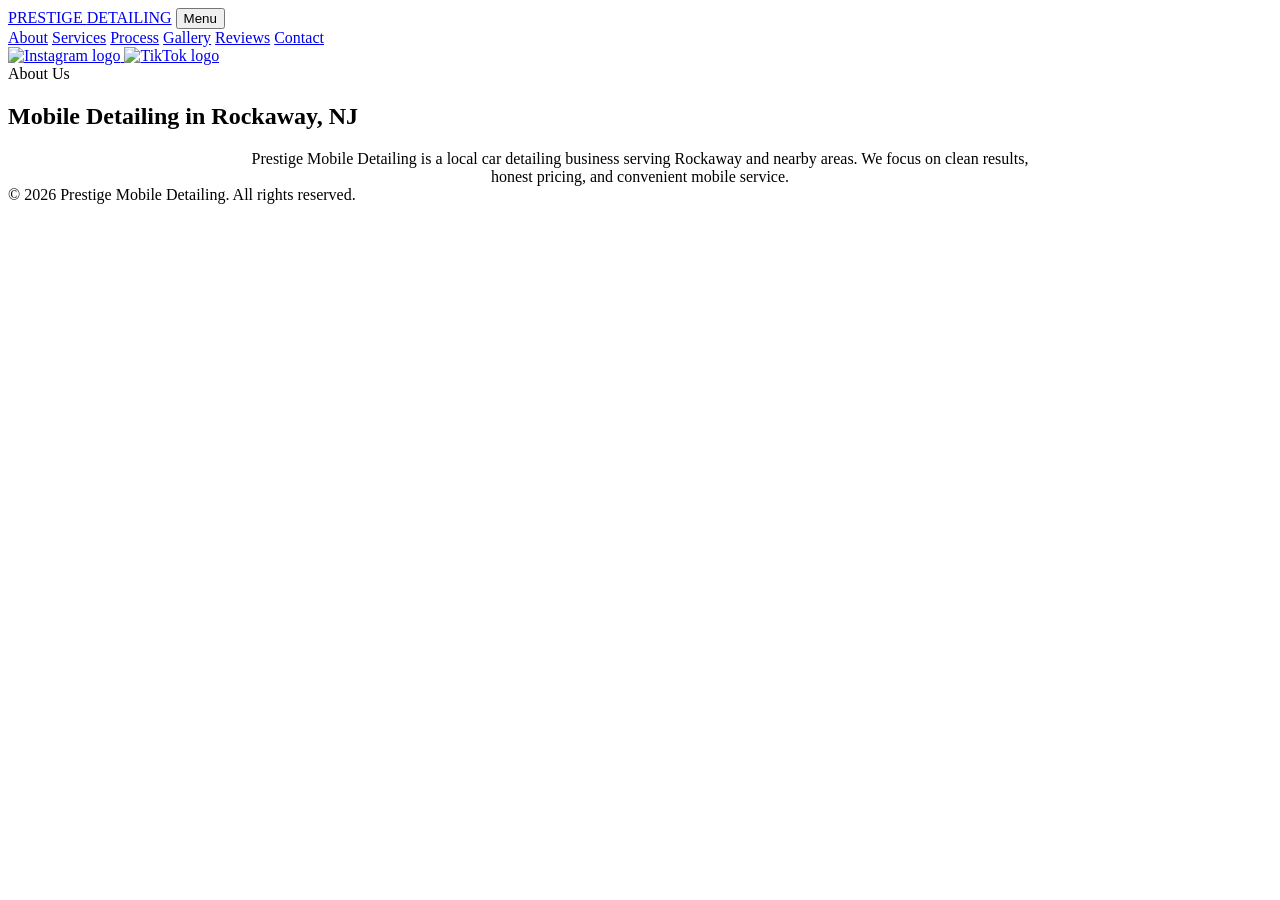
==== about.html @ 3135fdee "Create about.html" ====
<!DOCTYPE html>
<html lang="en">
<head>
  <meta charset="UTF-8" />
  <meta name="viewport" content="width=device-width, initial-scale=1.0" />
  <title>About | Prestige Mobile Detailing</title>
  <link rel="stylesheet" href="css/style.css" />
</head>
<body>
  <header>
    <div class="container nav" id="nav">
      <a href="index.html" class="logo">PRESTIGE <span>DETAILING</span></a>

      <button class="menu-btn" onclick="toggleMenu()">Menu</button>

      <nav class="nav-links">
        <a href="index.html#about">About</a>
        <a href="index.html#services">Services</a>
        <a href="index.html#process">Process</a>
        <a href="index.html#gallery">Gallery</a>
        <a href="index.html#reviews">Reviews</a>
        <a href="index.html#contact">Contact</a>
      </nav>

      <div class="socials">
        <a href="https://www.instagram.com/" target="_blank" rel="noopener" aria-label="Instagram">
          <img src="assets/icons/instagram.svg" alt="Instagram logo">
        </a>
        <a href="https://www.tiktok.com/" target="_blank" rel="noopener" aria-label="TikTok">
          <img src="assets/icons/tiktok.svg" alt="TikTok logo">
        </a>
      </div>
    </div>
  </header>

  <main>
    <section>
      <div class="container">
        <div class="section-title">
          <div class="eyebrow">About Us</div>
          <h2>Mobile Detailing in <span>Rockaway, NJ</span></h2>
        </div>

        <p style="color: var(--muted); max-width: 800px; margin: auto; text-align: center;">
          Prestige Mobile Detailing is a local car detailing business serving Rockaway and nearby areas.
          We focus on clean results, honest pricing, and convenient mobile service.
        </p>
      </div>
    </section>
  </main>

  <footer>
    © 2026 Prestige Mobile Detailing. All rights reserved.
  </footer>

  <script src="js/script.js"></script>
</body>
</html>
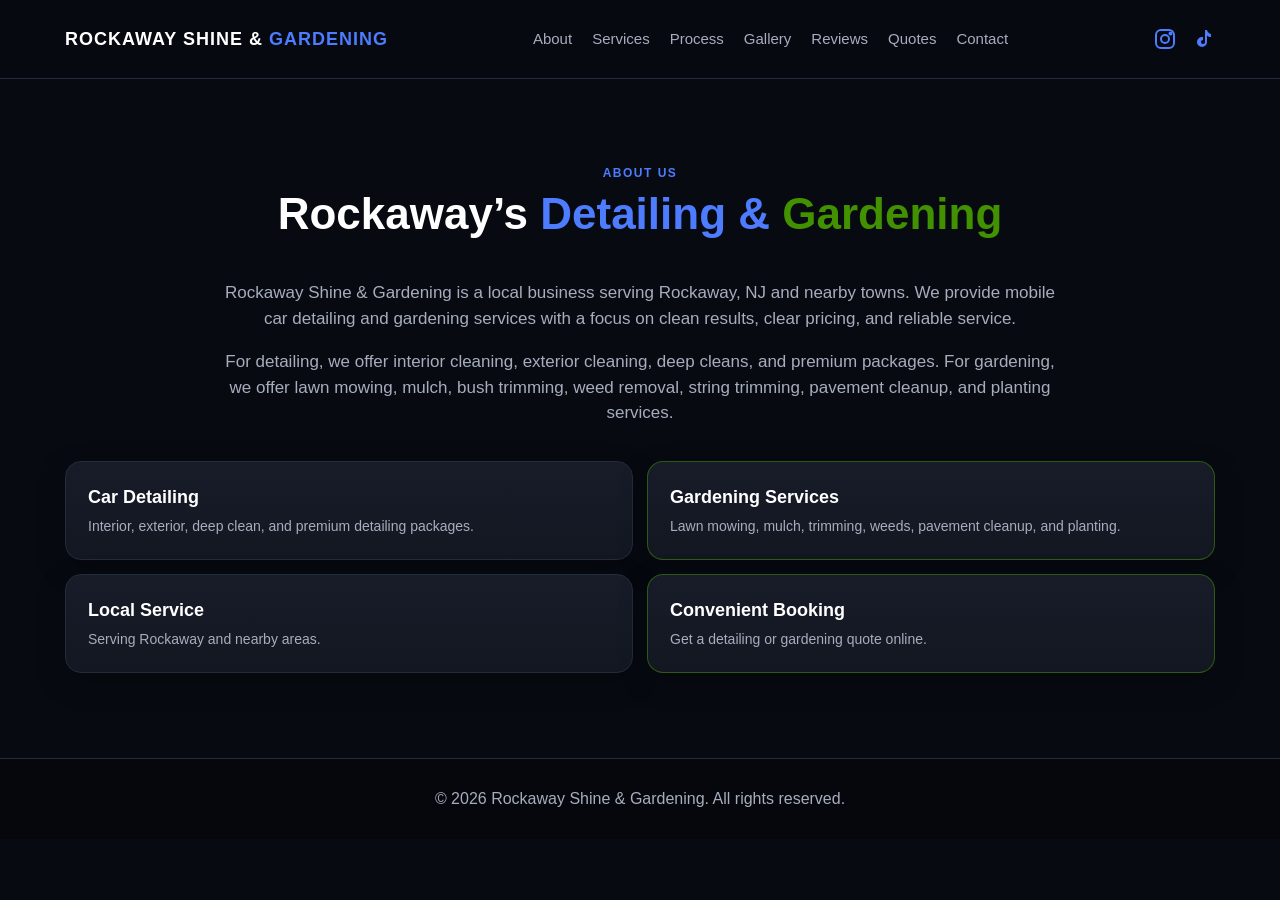
==== commit 9f2802b8: "Update about.html" ====
--- a/about.html
+++ b/about.html
@@ -3,13 +3,19 @@
 <head>
   <meta charset="UTF-8" />
   <meta name="viewport" content="width=device-width, initial-scale=1.0" />
-  <title>About | Prestige Mobile Detailing</title>
+
+  <title>About | Rockaway Shine & Gardening</title>
+  <meta name="description" content="Learn about Rockaway Shine & Gardening, a local car detailing and gardening business serving Rockaway, NJ and nearby areas." />
+
   <link rel="stylesheet" href="css/style.css" />
 </head>
+
 <body>
   <header>
     <div class="container nav" id="nav">
-      <a href="index.html" class="logo">PRESTIGE <span>DETAILING</span></a>
+      <a href="index.html" class="logo">
+        ROCKAWAY SHINE & <span class="green-text">GARDENING</span>
+      </a>
 
       <button class="menu-btn" onclick="toggleMenu()">Menu</button>
 
@@ -19,15 +25,23 @@
         <a href="index.html#process">Process</a>
         <a href="index.html#gallery">Gallery</a>
         <a href="index.html#reviews">Reviews</a>
+        <a href="index.html#quote">Quotes</a>
         <a href="index.html#contact">Contact</a>
       </nav>
 
       <div class="socials">
         <a href="https://www.instagram.com/" target="_blank" rel="noopener" aria-label="Instagram">
-          <img src="assets/icons/instagram.svg" alt="Instagram logo">
+          <svg width="24" height="24" fill="none" stroke="#4d7cff" stroke-width="2" viewBox="0 0 24 24">
+            <rect x="3" y="3" width="18" height="18" rx="5"/>
+            <circle cx="12" cy="12" r="4"/>
+            <circle cx="17.5" cy="6.5" r="1"/>
+          </svg>
         </a>
+
         <a href="https://www.tiktok.com/" target="_blank" rel="noopener" aria-label="TikTok">
-          <img src="assets/icons/tiktok.svg" alt="TikTok logo">
+          <svg width="24" height="24" viewBox="0 0 24 24" fill="#4d7cff">
+            <path d="M16 3c.5 2 2 3.5 4 4v3c-1.5 0-3-.5-4-1.5V15a5 5 0 1 1-5-5c.3 0 .7 0 1 .1v3a2 2 0 1 0 2 2V3h2z"/>
+          </svg>
         </a>
       </div>
     </div>
@@ -38,19 +52,48 @@
       <div class="container">
         <div class="section-title">
           <div class="eyebrow">About Us</div>
-          <h2>Mobile Detailing in <span>Rockaway, NJ</span></h2>
+          <h2>Rockaway’s <span>Detailing & <span class="green-text">Gardening</span></span></h2>
         </div>
 
-        <p style="color: var(--muted); max-width: 800px; margin: auto; text-align: center;">
-          Prestige Mobile Detailing is a local car detailing business serving Rockaway and nearby areas.
-          We focus on clean results, honest pricing, and convenient mobile service.
+        <p style="color: var(--muted); max-width: 850px; margin: auto; text-align: center; font-size: 17px;">
+          Rockaway Shine & Gardening is a local business serving Rockaway, NJ and nearby towns.
+          We provide mobile car detailing and gardening services with a focus on clean results,
+          clear pricing, and reliable service.
         </p>
+
+        <p style="color: var(--muted); max-width: 850px; margin: 18px auto 0; text-align: center; font-size: 17px;">
+          For detailing, we offer interior cleaning, exterior cleaning, deep cleans, and premium packages.
+          For gardening, we offer lawn mowing, mulch, bush trimming, weed removal, string trimming,
+          pavement cleanup, and planting services.
+        </p>
+
+        <div class="trust-grid" style="margin-top: 35px;">
+          <div class="mini-card">
+            <strong>Car Detailing</strong>
+            <p>Interior, exterior, deep clean, and premium detailing packages.</p>
+          </div>
+
+          <div class="mini-card green-mini-card">
+            <strong>Gardening Services</strong>
+            <p>Lawn mowing, mulch, trimming, weeds, pavement cleanup, and planting.</p>
+          </div>
+
+          <div class="mini-card">
+            <strong>Local Service</strong>
+            <p>Serving Rockaway and nearby areas.</p>
+          </div>
+
+          <div class="mini-card green-mini-card">
+            <strong>Convenient Booking</strong>
+            <p>Get a detailing or gardening quote online.</p>
+          </div>
+        </div>
       </div>
     </section>
   </main>
 
   <footer>
-    © 2026 Prestige Mobile Detailing. All rights reserved.
+    © 2026 Rockaway Shine & Gardening. All rights reserved.
   </footer>
 
   <script src="js/script.js"></script>
--- a/css/style.css
+++ b/css/style.css
@@ -0,0 +1,728 @@
+/* Main website styling */
+
+:root {
+  --bg: #070a11;
+  --bg2: #0b101c;
+  --card: #121722;
+  --card2: #171c28;
+  --blue: #315cff;
+  --blue2: #4d7cff;
+  --green: #429101;
+  --text: #ffffff;
+  --muted: #a7adbd;
+  --line: #242b3a;
+  --success: #38d996;
+}
+
+* {
+  box-sizing: border-box;
+  scroll-behavior: smooth;
+}
+
+body {
+  margin: 0;
+  font-family: Arial, Helvetica, sans-serif;
+  background: var(--bg);
+  color: var(--text);
+  line-height: 1.5;
+}
+
+a {
+  color: inherit;
+  text-decoration: none;
+}
+
+img {
+  max-width: 100%;
+  display: block;
+}
+
+.container {
+  width: min(1150px, 92%);
+  margin: auto;
+}
+
+header {
+  position: sticky;
+  top: 0;
+  z-index: 1000;
+  background: rgba(7, 10, 17, 0.92);
+  backdrop-filter: blur(12px);
+  border-bottom: 1px solid var(--line);
+}
+
+.nav {
+  min-height: 78px;
+  display: flex;
+  align-items: center;
+  justify-content: space-between;
+  gap: 20px;
+}
+
+.logo {
+  font-weight: 900;
+  letter-spacing: 1px;
+  font-size: 18px;
+  white-space: nowrap;
+}
+
+.logo span {
+  color: var(--blue2);
+}
+
+.logo-img {
+  height: 52px;
+  width: auto;
+  object-fit: contain;
+}
+
+.green-text {
+  color: var(--green);
+}
+
+.nav-links {
+  display: flex;
+  align-items: center;
+  gap: 20px;
+  color: var(--muted);
+  font-size: 15px;
+}
+
+.nav-links a:hover {
+  color: var(--blue2);
+}
+
+.socials {
+  display: flex;
+  gap: 14px;
+  align-items: center;
+}
+
+.socials a {
+  display: inline-flex;
+  align-items: center;
+  justify-content: center;
+  transition: 0.2s;
+}
+
+.socials a:hover {
+  transform: translateY(-2px);
+  filter: brightness(1.2);
+}
+
+.menu-btn {
+  display: none;
+  background: var(--card);
+  color: white;
+  border: 1px solid var(--line);
+  border-radius: 10px;
+  padding: 10px 12px;
+  cursor: pointer;
+}
+
+.hero {
+  min-height: 760px;
+  display: flex;
+  align-items: center;
+  background:
+    linear-gradient(90deg, rgba(7,10,17,0.98) 0%, rgba(7,10,17,0.9) 38%, rgba(7,10,17,0.55) 100%),
+    url("https://images.unsplash.com/photo-1603386329225-868f9b1ee6c9?auto=format&fit=crop&w=1800&q=80");
+  background-size: cover;
+  background-position: center;
+  border-bottom: 1px solid var(--line);
+}
+
+.badge {
+  display: inline-block;
+  color: var(--blue2);
+  border: 1px solid rgba(77, 124, 255, 0.55);
+  background: rgba(49, 92, 255, 0.12);
+  padding: 8px 14px;
+  border-radius: 999px;
+  font-size: 13px;
+  font-weight: 800;
+  letter-spacing: 0.5px;
+  margin-bottom: 18px;
+}
+
+.hero h1 {
+  font-size: clamp(42px, 7vw, 76px);
+  line-height: 0.95;
+  margin: 0 0 22px;
+  max-width: 850px;
+}
+
+.hero h1 span:not(.green-text) {
+  color: var(--blue2);
+}
+
+.hero p {
+  max-width: 650px;
+  color: var(--muted);
+  font-size: 19px;
+  margin-bottom: 28px;
+}
+
+.buttons {
+  display: flex;
+  gap: 14px;
+  flex-wrap: wrap;
+}
+
+.btn {
+  border: 0;
+  cursor: pointer;
+  padding: 15px 22px;
+  border-radius: 12px;
+  font-weight: 800;
+  font-size: 15px;
+  transition: 0.2s;
+  display: inline-block;
+}
+
+.btn-primary {
+  background: var(--blue);
+  color: white;
+}
+
+.btn-green {
+  background: var(--green);
+  color: white;
+}
+
+.btn-dark {
+  background: var(--card2);
+  color: white;
+  border: 1px solid var(--line);
+}
+
+.btn:hover {
+  transform: translateY(-2px);
+  filter: brightness(1.1);
+}
+
+.full-btn {
+  width: 100%;
+  margin-top: 15px;
+}
+
+section {
+  padding: 85px 0;
+  border-bottom: 1px solid var(--line);
+}
+
+.section-title {
+  text-align: center;
+  margin-bottom: 42px;
+}
+
+.eyebrow {
+  color: var(--blue2);
+  font-size: 12px;
+  letter-spacing: 1.5px;
+  text-transform: uppercase;
+  font-weight: 900;
+  margin-bottom: 8px;
+}
+
+.green-eyebrow {
+  color: var(--green);
+}
+
+h2 {
+  font-size: clamp(30px, 4vw, 44px);
+  margin: 0;
+  line-height: 1.1;
+}
+
+h2 span {
+  color: var(--blue2);
+}
+
+h2 .green-text {
+  color: var(--green);
+}
+
+.about-grid {
+  display: grid;
+  grid-template-columns: 1.2fr 1fr;
+  gap: 28px;
+  align-items: center;
+}
+
+.about-text p {
+  color: var(--muted);
+  font-size: 17px;
+}
+
+.trust-grid {
+  display: grid;
+  grid-template-columns: repeat(2, 1fr);
+  gap: 14px;
+}
+
+.mini-card,
+.service-card,
+.review-card,
+.quote-card {
+  background: linear-gradient(180deg, var(--card2), var(--card));
+  border: 1px solid var(--line);
+  border-radius: 16px;
+  padding: 22px;
+  box-shadow: 0 10px 30px rgba(0,0,0,0.22);
+}
+
+.mini-card strong {
+  display: block;
+  font-size: 18px;
+  margin-bottom: 5px;
+}
+
+.mini-card p {
+  margin: 0;
+  color: var(--muted);
+  font-size: 14px;
+}
+
+.green-mini-card {
+  border-color: rgba(66, 145, 1, 0.55);
+}
+
+.service-group-title {
+  font-size: 24px;
+  margin: 35px 0 18px;
+  color: white;
+}
+
+.green-title {
+  color: var(--green);
+}
+
+.services-grid {
+  display: grid;
+  grid-template-columns: repeat(3, 1fr);
+  gap: 18px;
+}
+
+.service-card h3 {
+  margin: 0 0 8px;
+  font-size: 21px;
+}
+
+.service-card p {
+  color: var(--muted);
+  margin: 0 0 18px;
+}
+
+.service-card button,
+.service-card a {
+  background: transparent;
+  border: 0;
+  color: var(--blue2);
+  font-weight: 800;
+  cursor: pointer;
+  padding: 0;
+}
+
+.gardening-card {
+  border-color: rgba(66, 145, 1, 0.5);
+}
+
+.gardening-card button,
+.gardening-card a {
+  color: var(--green);
+}
+
+.process-list {
+  display: grid;
+  gap: 18px;
+}
+
+.process-step {
+  display: flex;
+  gap: 18px;
+  align-items: center;
+  background: var(--card);
+  border: 1px solid var(--line);
+  border-radius: 16px;
+  padding: 24px;
+}
+
+.number {
+  background: linear-gradient(135deg, var(--blue), var(--green));
+  width: 42px;
+  height: 42px;
+  border-radius: 12px;
+  display: grid;
+  place-items: center;
+  font-weight: 900;
+  flex: 0 0 auto;
+}
+
+.process-step h3 {
+  margin: 0;
+}
+
+.process-step p {
+  margin: 4px 0 0;
+  color: var(--muted);
+}
+
+.gallery-grid {
+  display: grid;
+  grid-template-columns: repeat(4, 1fr);
+  gap: 14px;
+}
+
+.gallery-item {
+  min-height: 190px;
+  border-radius: 16px;
+  overflow: hidden;
+  background: var(--card);
+  border: 1px solid var(--line);
+  display: grid;
+  place-items: center;
+  color: var(--muted);
+  text-align: center;
+  padding: 20px;
+}
+
+.gallery-second-title {
+  margin-top: 40px;
+}
+
+.gardening-gallery-item {
+  border-color: rgba(66, 145, 1, 0.5);
+  background: linear-gradient(180deg, rgba(66,145,1,0.12), var(--card));
+}
+
+.reviews-grid {
+  display: grid;
+  grid-template-columns: repeat(3, 1fr);
+  gap: 18px;
+}
+
+.stars {
+  color: var(--blue2);
+  letter-spacing: 2px;
+  margin-bottom: 12px;
+}
+
+.green-stars {
+  color: var(--green);
+}
+
+.review-card p {
+  color: var(--muted);
+}
+
+.review-card strong {
+  display: block;
+  margin-top: 15px;
+}
+
+.review-form {
+  margin-top: 25px;
+  background: var(--card);
+  border: 1px solid var(--line);
+  border-radius: 16px;
+  padding: 22px;
+}
+
+#reviewMessage {
+  color: var(--success);
+  font-weight: 800;
+}
+
+.quote-box {
+  display: grid;
+  grid-template-columns: 1fr 1.2fr;
+  gap: 24px;
+  align-items: start;
+}
+
+.quote-card h3 {
+  margin-top: 0;
+  font-size: 26px;
+}
+
+.quote-card p {
+  color: var(--muted);
+}
+
+.green-quote-section {
+  background: linear-gradient(180deg, rgba(66,145,1,0.05), transparent);
+}
+
+.green-quote-card {
+  border-color: rgba(66, 145, 1, 0.5);
+}
+
+.green-summary {
+  border-color: rgba(66, 145, 1, 0.4);
+}
+
+label {
+  display: block;
+  margin: 12px 0 6px;
+  font-weight: 800;
+  font-size: 14px;
+}
+
+input,
+select,
+textarea {
+  width: 100%;
+  background: #0c111b;
+  color: white;
+  border: 1px solid var(--line);
+  border-radius: 10px;
+  padding: 14px;
+  outline: none;
+}
+
+textarea {
+  min-height: 115px;
+  resize: vertical;
+}
+
+input:focus,
+select:focus,
+textarea:focus {
+  border-color: var(--blue2);
+}
+
+.green-quote-card input:focus,
+.green-quote-card select:focus,
+.green-quote-card textarea:focus {
+  border-color: var(--green);
+}
+
+.summary {
+  margin-top: 20px;
+  background: #0c111b;
+  border: 1px solid var(--line);
+  border-radius: 14px;
+  padding: 18px;
+}
+
+.summary-row {
+  display: flex;
+  justify-content: space-between;
+  gap: 15px;
+  border-bottom: 1px solid var(--line);
+  padding: 10px 0;
+  color: var(--muted);
+}
+
+.summary-row:last-child {
+  border-bottom: 0;
+  color: white;
+  font-weight: 900;
+  font-size: 20px;
+}
+
+.addon {
+  display: flex;
+  gap: 10px;
+  align-items: flex-start;
+  margin: 10px 0;
+  color: var(--muted);
+}
+
+.addon input {
+  width: auto;
+  margin-top: 4px;
+}
+
+.contact-grid {
+  display: grid;
+  grid-template-columns: 1fr 1.2fr;
+  gap: 24px;
+  align-items: start;
+}
+
+.contact-info > p {
+  color: var(--muted);
+}
+
+.contact-line {
+  display: flex;
+  align-items: center;
+  gap: 16px;
+  background: var(--card);
+  border: 1px solid var(--line);
+  border-radius: 14px;
+  padding: 16px;
+  margin-bottom: 12px;
+}
+
+.green-contact-line {
+  border-color: rgba(66, 145, 1, 0.5);
+}
+
+.contact-icon {
+  width: 54px;
+  height: 54px;
+  background: rgba(49, 92, 255, 0.12);
+  border-radius: 14px;
+  display: flex;
+  align-items: center;
+  justify-content: center;
+  flex-shrink: 0;
+}
+
+.green-contact-icon {
+  background: rgba(66, 145, 1, 0.12);
+}
+
+.contact-line strong {
+  display: block;
+  color: white;
+  font-size: 15px;
+  margin-bottom: 4px;
+}
+
+.contact-line p {
+  margin: 0;
+  color: var(--muted);
+}
+
+.contact-right {
+  display: flex;
+  flex-direction: column;
+  gap: 18px;
+}
+
+.map {
+  height: 260px;
+  background: linear-gradient(135deg, #111827, #0c111b);
+  border: 1px solid var(--line);
+  border-radius: 16px;
+  overflow: hidden;
+}
+
+.map iframe {
+  display: block;
+  width: 100%;
+  height: 100%;
+}
+
+.service-area-text {
+  color: var(--muted);
+  text-align: center;
+  margin-top: -4px;
+}
+
+footer {
+  padding: 28px 0;
+  text-align: center;
+  color: var(--muted);
+  background: #05070d;
+}
+
+.modal {
+  display: none;
+  position: fixed;
+  inset: 0;
+  background: rgba(0,0,0,0.72);
+  z-index: 2000;
+  align-items: center;
+  justify-content: center;
+  padding: 20px;
+}
+
+.modal.active {
+  display: flex;
+}
+
+.modal-content {
+  width: min(560px, 100%);
+  background: var(--card2);
+  border: 1px solid var(--line);
+  border-radius: 18px;
+  padding: 26px;
+  position: relative;
+}
+
+.close {
+  position: absolute;
+  top: 14px;
+  right: 16px;
+  background: transparent;
+  color: white;
+  border: 0;
+  font-size: 28px;
+  cursor: pointer;
+}
+
+.modal-content ul {
+  color: var(--muted);
+}
+
+@media (max-width: 900px) {
+  .nav {
+    height: auto;
+    padding: 15px 0;
+    align-items: flex-start;
+  }
+
+  .menu-btn {
+    display: block;
+  }
+
+  .nav-links,
+  .socials {
+    display: none;
+  }
+
+  .nav.open {
+    flex-wrap: wrap;
+  }
+
+  .nav.open .nav-links,
+  .nav.open .socials {
+    display: flex;
+    width: 100%;
+    flex-direction: column;
+    align-items: flex-start;
+    gap: 14px;
+  }
+
+  .about-grid,
+  .quote-box,
+  .contact-grid {
+    grid-template-columns: 1fr;
+  }
+
+  .services-grid,
+  .reviews-grid {
+    grid-template-columns: 1fr;
+  }
+
+  .gallery-grid {
+    grid-template-columns: repeat(2, 1fr);
+  }
+
+  .hero {
+    min-height: 640px;
+  }
+}
+
+@media (max-width: 520px) {
+  .logo {
+    font-size: 15px;
+  }
+
+  .gallery-grid {
+    grid-template-columns: 1fr;
+  }
+
+  .hero {
+    padding: 70px 0;
+  }
+
+  section {
+    padding: 60px 0;
+  }
+}
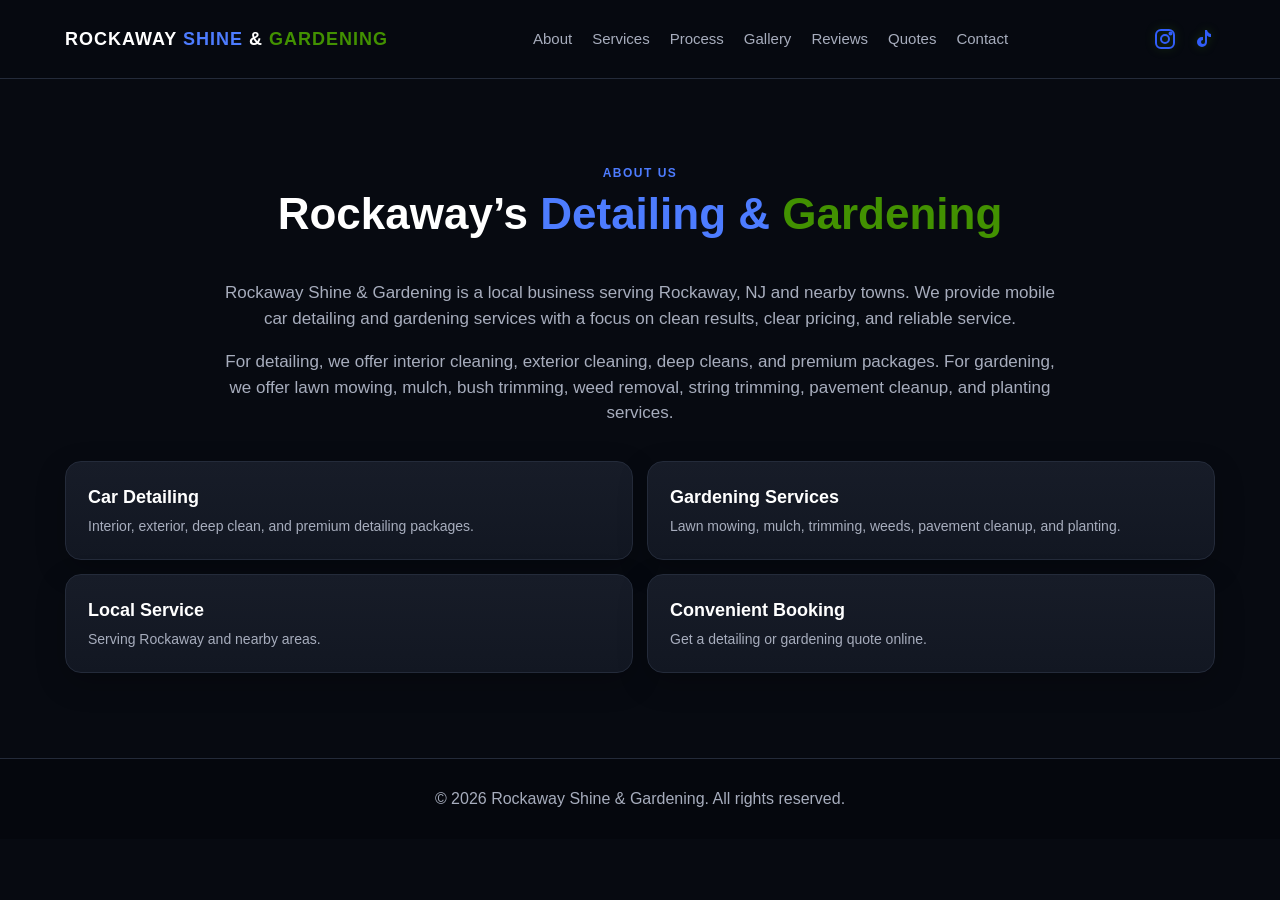
==== commit b8653bcb: "Update about.html" ====
--- a/about.html
+++ b/about.html
@@ -14,7 +14,7 @@
   <header>
     <div class="container nav" id="nav">
       <a href="index.html" class="logo">
-        ROCKAWAY SHINE & <span class="green-text">GARDENING</span>
+        ROCKAWAY <span class="blue-text">SHINE</span> & <span class="green-text">GARDENING</span>
       </a>
 
       <button class="menu-btn" onclick="toggleMenu()">Menu</button>
@@ -31,7 +31,13 @@
 
       <div class="socials">
         <a href="https://www.instagram.com/" target="_blank" rel="noopener" aria-label="Instagram">
-          <svg width="24" height="24" fill="none" stroke="#4d7cff" stroke-width="2" viewBox="0 0 24 24">
+          <svg width="24" height="24" fill="none" stroke="url(#socialGradientInstagram)" stroke-width="2" viewBox="0 0 24 24">
+            <defs>
+              <linearGradient id="socialGradientInstagram" x1="0" y1="0" x2="24" y2="24">
+                <stop offset="0%" stop-color="#315cff"/>
+                <stop offset="100%" stop-color="#429101"/>
+              </linearGradient>
+            </defs>
             <rect x="3" y="3" width="18" height="18" rx="5"/>
             <circle cx="12" cy="12" r="4"/>
             <circle cx="17.5" cy="6.5" r="1"/>
@@ -39,7 +45,13 @@
         </a>
 
         <a href="https://www.tiktok.com/" target="_blank" rel="noopener" aria-label="TikTok">
-          <svg width="24" height="24" viewBox="0 0 24 24" fill="#4d7cff">
+          <svg width="24" height="24" viewBox="0 0 24 24" fill="url(#socialGradientTikTok)">
+            <defs>
+              <linearGradient id="socialGradientTikTok" x1="0" y1="0" x2="24" y2="24">
+                <stop offset="0%" stop-color="#315cff"/>
+                <stop offset="100%" stop-color="#429101"/>
+              </linearGradient>
+            </defs>
             <path d="M16 3c.5 2 2 3.5 4 4v3c-1.5 0-3-.5-4-1.5V15a5 5 0 1 1-5-5c.3 0 .7 0 1 .1v3a2 2 0 1 0 2 2V3h2z"/>
           </svg>
         </a>
@@ -73,7 +85,7 @@
             <p>Interior, exterior, deep clean, and premium detailing packages.</p>
           </div>
 
-          <div class="mini-card green-mini-card">
+          <div class="mini-card">
             <strong>Gardening Services</strong>
             <p>Lawn mowing, mulch, trimming, weeds, pavement cleanup, and planting.</p>
           </div>
@@ -83,7 +95,7 @@
             <p>Serving Rockaway and nearby areas.</p>
           </div>
 
-          <div class="mini-card green-mini-card">
+          <div class="mini-card">
             <strong>Convenient Booking</strong>
             <p>Get a detailing or gardening quote online.</p>
           </div>
--- a/css/style.css
+++ b/css/style.css
@@ -726,3 +726,63 @@
     padding: 60px 0;
   }
 }
+
+
+/* Final polish updates */
+.logo .green-text {
+  color: var(--green) !important;
+}
+
+.detailing-card {
+  border-color: rgba(77, 124, 255, 0.55);
+}
+
+.detailing-card button,
+.detailing-card a {
+  color: var(--blue2);
+}
+
+.detailing-gallery-item {
+  border-color: rgba(77, 124, 255, 0.55);
+  background: linear-gradient(180deg, rgba(77,124,255,0.12), var(--card));
+}
+
+.contact-icon,
+.green-contact-icon {
+  background: linear-gradient(135deg, var(--blue), var(--green));
+}
+
+.contact-icon svg,
+.green-contact-icon svg {
+  stroke: white;
+}
+
+.socials a svg {
+  filter: drop-shadow(0 0 5px rgba(66,145,1,0.35));
+}
+
+
+/* Final color updates */
+.blue-text {
+  color: var(--blue2) !important;
+}
+
+.logo .blue-text {
+  color: var(--blue2) !important;
+}
+
+.logo .green-text {
+  color: var(--green) !important;
+}
+
+.hero h1 .blue-text {
+  color: var(--blue2) !important;
+}
+
+.hero h1 .green-text {
+  color: var(--green) !important;
+}
+
+.socials svg {
+  filter: drop-shadow(0 0 6px rgba(49, 92, 255, 0.25)) drop-shadow(0 0 6px rgba(66, 145, 1, 0.25));
+}
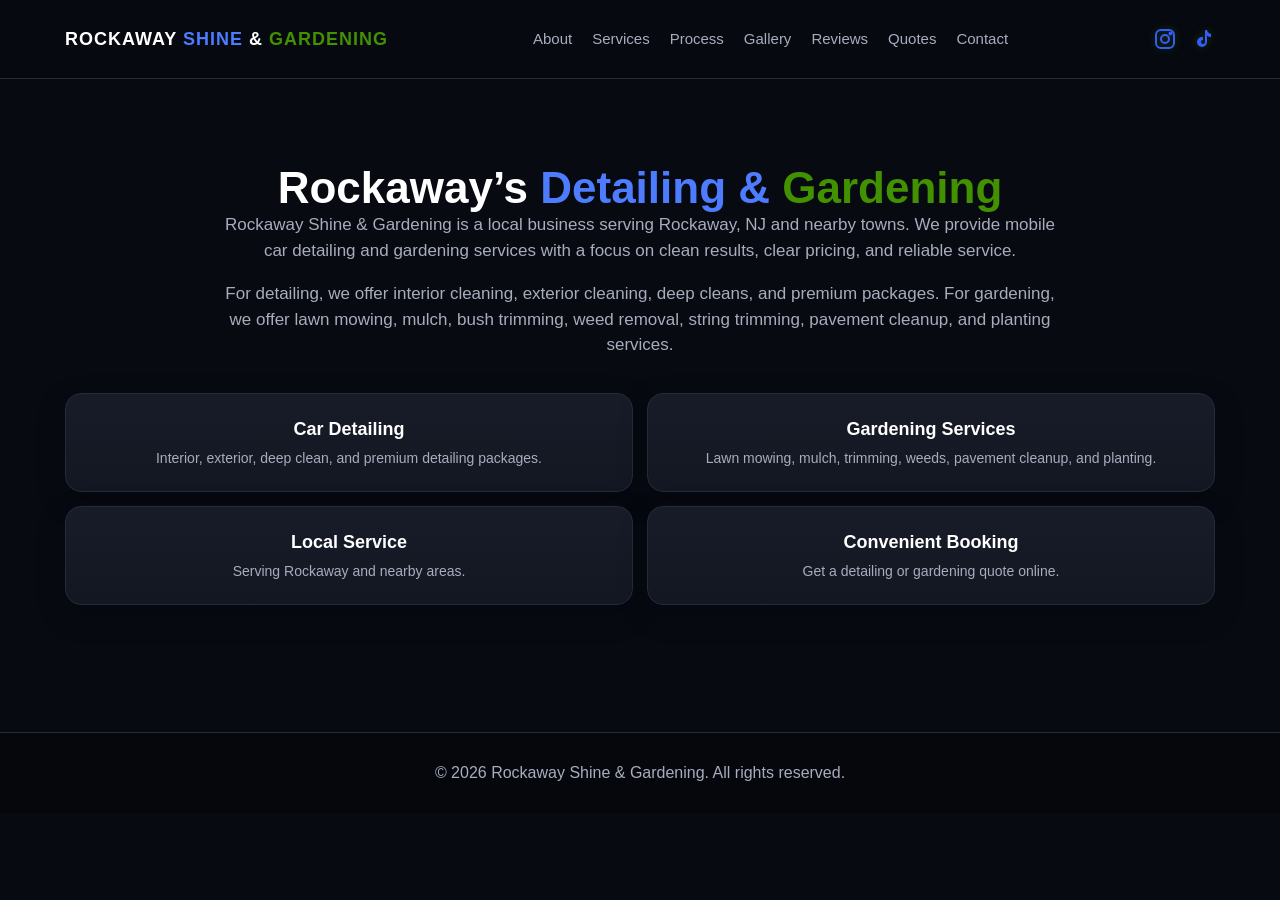
==== commit d807c0ee: "Update about.html" ====
--- a/about.html
+++ b/about.html
@@ -8,6 +8,7 @@
   <meta name="description" content="Learn about Rockaway Shine & Gardening, a local car detailing and gardening business serving Rockaway, NJ and nearby areas." />
 
   <link rel="stylesheet" href="css/style.css" />
+  <link rel="icon" type="image/png" href="assets/images/favicon.png">
 </head>
 
 <body>
@@ -63,7 +64,7 @@
     <section>
       <div class="container">
         <div class="section-title">
-          <div class="eyebrow">About Us</div>
+          <div About Us</div>
           <h2>Rockaway’s <span>Detailing & <span class="green-text">Gardening</span></span></h2>
         </div>
 
--- a/css/style.css
+++ b/css/style.css
@@ -125,8 +125,8 @@
   display: flex;
   align-items: center;
   background:
-    linear-gradient(90deg, rgba(7,10,17,0.98) 0%, rgba(7,10,17,0.9) 38%, rgba(7,10,17,0.55) 100%),
-    url("https://images.unsplash.com/photo-1603386329225-868f9b1ee6c9?auto=format&fit=crop&w=1800&q=80");
+    linear-gradient(90deg, rgba(7,10,17,0.98) 0%, rgba(7,10,17,0.85) 35%, rgba(7,10,17,0.35) 100%),
+    url("../assets/images/hero-background.png");
   background-size: cover;
   background-position: center;
   border-bottom: 1px solid var(--line);
@@ -481,6 +481,12 @@
   outline: none;
 }
 
+input[type="date"]::-webkit-calendar-picker-indicator,
+input[type="time"]::-webkit-calendar-picker-indicator {
+  filter: invert(1);
+  cursor: pointer;
+}
+
 textarea {
   min-height: 115px;
   resize: vertical;
@@ -786,3 +792,142 @@
 .socials svg {
   filter: drop-shadow(0 0 6px rgba(49, 92, 255, 0.25)) drop-shadow(0 0 6px rgba(66, 145, 1, 0.25));
 }
+
+
+/* Social icons from assets/icons folder */
+.social-icon {
+  width: 24px;
+  height: 24px;
+  display: block;
+  filter: drop-shadow(0 0 6px rgba(49, 92, 255, 0.25)) drop-shadow(0 0 6px rgba(66, 145, 1, 0.25));
+}
+
+
+/* Before and after sliders */
+
+.before-after-grid {
+  display: grid;
+  grid-template-columns: repeat(3, 1fr);
+  gap: 18px;
+}
+
+.before-after-slider {
+  position: relative;
+  height: 260px;
+  border-radius: 16px;
+  overflow: hidden;
+  background: var(--card);
+  border: 1px solid var(--line);
+  box-shadow: 0 10px 30px rgba(0,0,0,0.22);
+}
+
+.detailing-slider {
+  border-color: rgba(77, 124, 255, 0.55);
+}
+
+.gardening-slider {
+  border-color: rgba(66, 145, 1, 0.55);
+}
+
+.before-after-slider img {
+  position: absolute;
+  inset: 0;
+  width: 100%;
+  height: 100%;
+  object-fit: cover;
+}
+
+.before-after-slider .before-img {
+  z-index: 1;
+}
+
+.before-after-slider .after-img {
+  z-index: 2;
+  clip-path: inset(0 0 0 50%);
+}
+
+.before-after-slider::before {
+  content: "";
+  position: absolute;
+  top: 0;
+  left: var(--slider-position, 50%);
+  width: 3px;
+  height: 100%;
+  background: white;
+  z-index: 4;
+  transform: translateX(-50%);
+  box-shadow: 0 0 12px rgba(0,0,0,0.55);
+}
+
+.before-after-slider::after {
+  content: "↔";
+  position: absolute;
+  top: 50%;
+  left: var(--slider-position, 50%);
+  width: 38px;
+  height: 38px;
+  border-radius: 50%;
+  background: white;
+  color: #111;
+  z-index: 5;
+  transform: translate(-50%, -50%);
+  display: grid;
+  place-items: center;
+  font-weight: 900;
+  box-shadow: 0 0 15px rgba(0,0,0,0.45);
+}
+
+.slider-range {
+  position: absolute;
+  inset: 0;
+  width: 100%;
+  height: 100%;
+  opacity: 0;
+  cursor: ew-resize;
+  z-index: 6;
+}
+
+.slider-label {
+  position: absolute;
+  bottom: 12px;
+  z-index: 7;
+  padding: 6px 10px;
+  border-radius: 999px;
+  background: rgba(0,0,0,0.65);
+  color: white;
+  font-size: 13px;
+  font-weight: 800;
+}
+
+.before-label {
+  left: 12px;
+}
+
+.after-label {
+  right: 12px;
+}
+
+@media (max-width: 900px) {
+  .before-after-grid {
+    grid-template-columns: 1fr;
+  }
+
+  .before-after-slider {
+    height: 300px;
+  }
+}
+
+@media (max-width: 520px) {
+  .before-after-slider {
+    height: 240px;
+  }
+}
+
+/* Disable slider UI for no-slider blocks */
+.no-slider::before,
+.no-slider::after,
+.no-slider .slider-range,
+.no-slider .before-label,
+.no-slider .after-label {
+  display: none !important;
+}
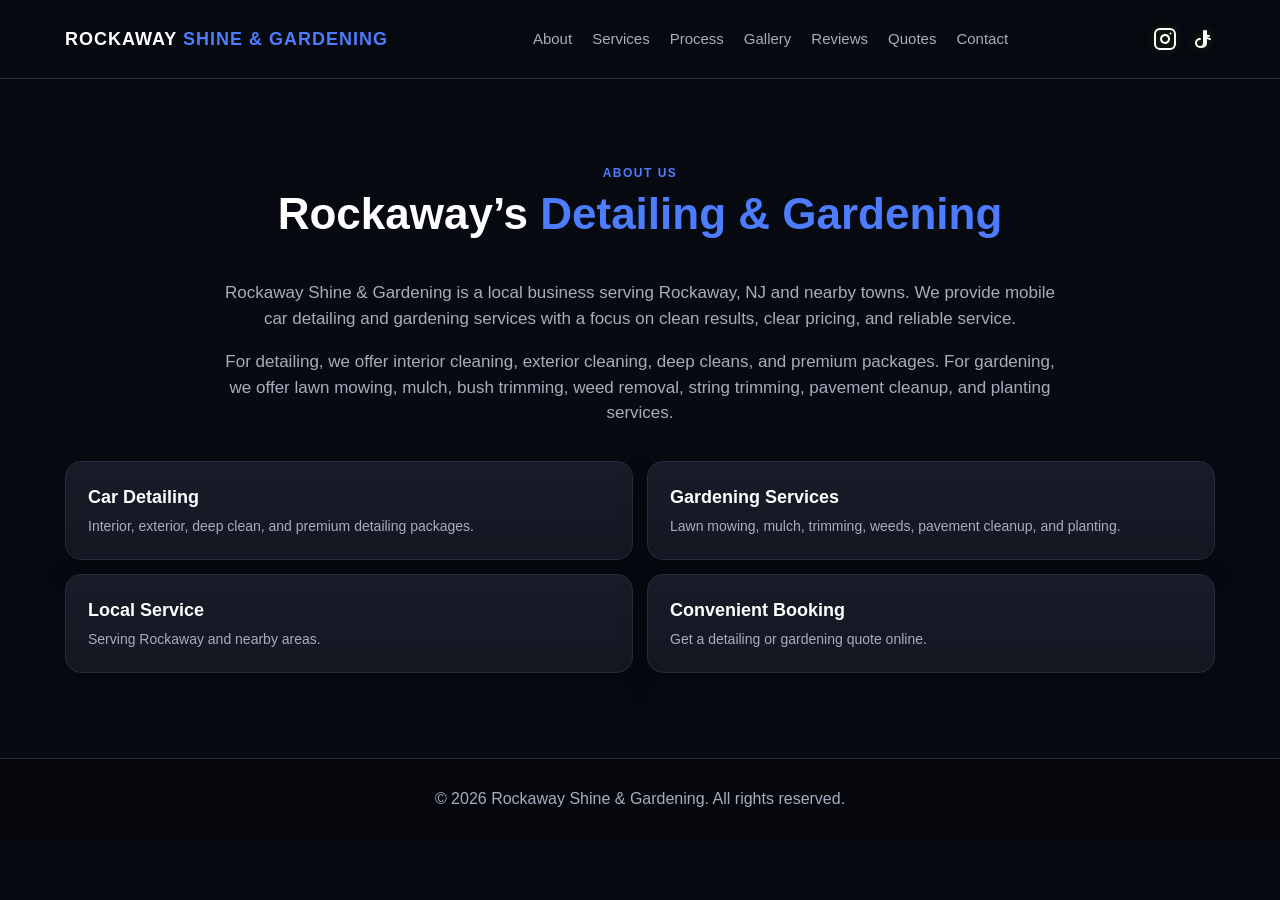
==== commit bc0d2d86: "Update about.html" ====
--- a/about.html
+++ b/about.html
@@ -15,7 +15,7 @@
   <header>
     <div class="container nav" id="nav">
       <a href="index.html" class="logo">
-        ROCKAWAY <span class="blue-text">SHINE</span> & <span class="green-text">GARDENING</span>
+        ROCKAWAY <span class="accent-text">SHINE & GARDENING</span>
       </a>
 
       <button class="menu-btn" onclick="toggleMenu()">Menu</button>
@@ -31,29 +31,19 @@
       </nav>
 
       <div class="socials">
-        <a href="https://www.instagram.com/" target="_blank" rel="noopener" aria-label="Instagram">
-          <svg width="24" height="24" fill="none" stroke="url(#socialGradientInstagram)" stroke-width="2" viewBox="0 0 24 24">
-            <defs>
-              <linearGradient id="socialGradientInstagram" x1="0" y1="0" x2="24" y2="24">
-                <stop offset="0%" stop-color="#315cff"/>
-                <stop offset="100%" stop-color="#429101"/>
-              </linearGradient>
-            </defs>
-            <rect x="3" y="3" width="18" height="18" rx="5"/>
-            <circle cx="12" cy="12" r="4"/>
-            <circle cx="17.5" cy="6.5" r="1"/>
+        <a href="https://www.instagram.com/rockawayshine" target="_blank" rel="noopener" aria-label="Instagram">
+          <svg class="social-icon" width="24" height="24" viewBox="0 0 24 24" fill="none" stroke="currentColor" stroke-width="2" stroke-linecap="round" stroke-linejoin="round">
+            <rect x="2" y="2" width="20" height="20" rx="5" ry="5"></rect>
+            <path d="M16 11.37A4 4 0 1 1 12.63 8 4 4 0 0 1 16 11.37z"></path>
+            <line x1="17.5" y1="6.5" x2="17.51" y2="6.5"></line>
           </svg>
         </a>
 
-        <a href="https://www.tiktok.com/" target="_blank" rel="noopener" aria-label="TikTok">
-          <svg width="24" height="24" viewBox="0 0 24 24" fill="url(#socialGradientTikTok)">
-            <defs>
-              <linearGradient id="socialGradientTikTok" x1="0" y1="0" x2="24" y2="24">
-                <stop offset="0%" stop-color="#315cff"/>
-                <stop offset="100%" stop-color="#429101"/>
-              </linearGradient>
-            </defs>
-            <path d="M16 3c.5 2 2 3.5 4 4v3c-1.5 0-3-.5-4-1.5V15a5 5 0 1 1-5-5c.3 0 .7 0 1 .1v3a2 2 0 1 0 2 2V3h2z"/>
+        <a href="https://www.tiktok.com/@rockawayshine" target="_blank" rel="noopener" aria-label="TikTok">
+          <svg class="social-icon" width="24" height="24" viewBox="0 0 24 24" fill="none" stroke="currentColor" stroke-width="2" stroke-linecap="round" stroke-linejoin="round">
+            <path d="M9 12a4 4 0 1 0 4 4V4a5 5 0 0 0 5 5"></path>
+            <path d="M15 4v12a4 4 0 0 1-4 4"></path>
+            <path d="M15 8a4 4 0 0 0 4 4"></path>
           </svg>
         </a>
       </div>
@@ -64,8 +54,8 @@
     <section>
       <div class="container">
         <div class="section-title">
-          <div About Us</div>
-          <h2>Rockaway’s <span>Detailing & <span class="green-text">Gardening</span></span></h2>
+          <div class="eyebrow">About Us</div>
+          <h2>Rockaway’s <span class="accent-text">Detailing & Gardening</span></h2>
         </div>
 
         <p style="color: var(--muted); max-width: 850px; margin: auto; text-align: center; font-size: 17px;">
